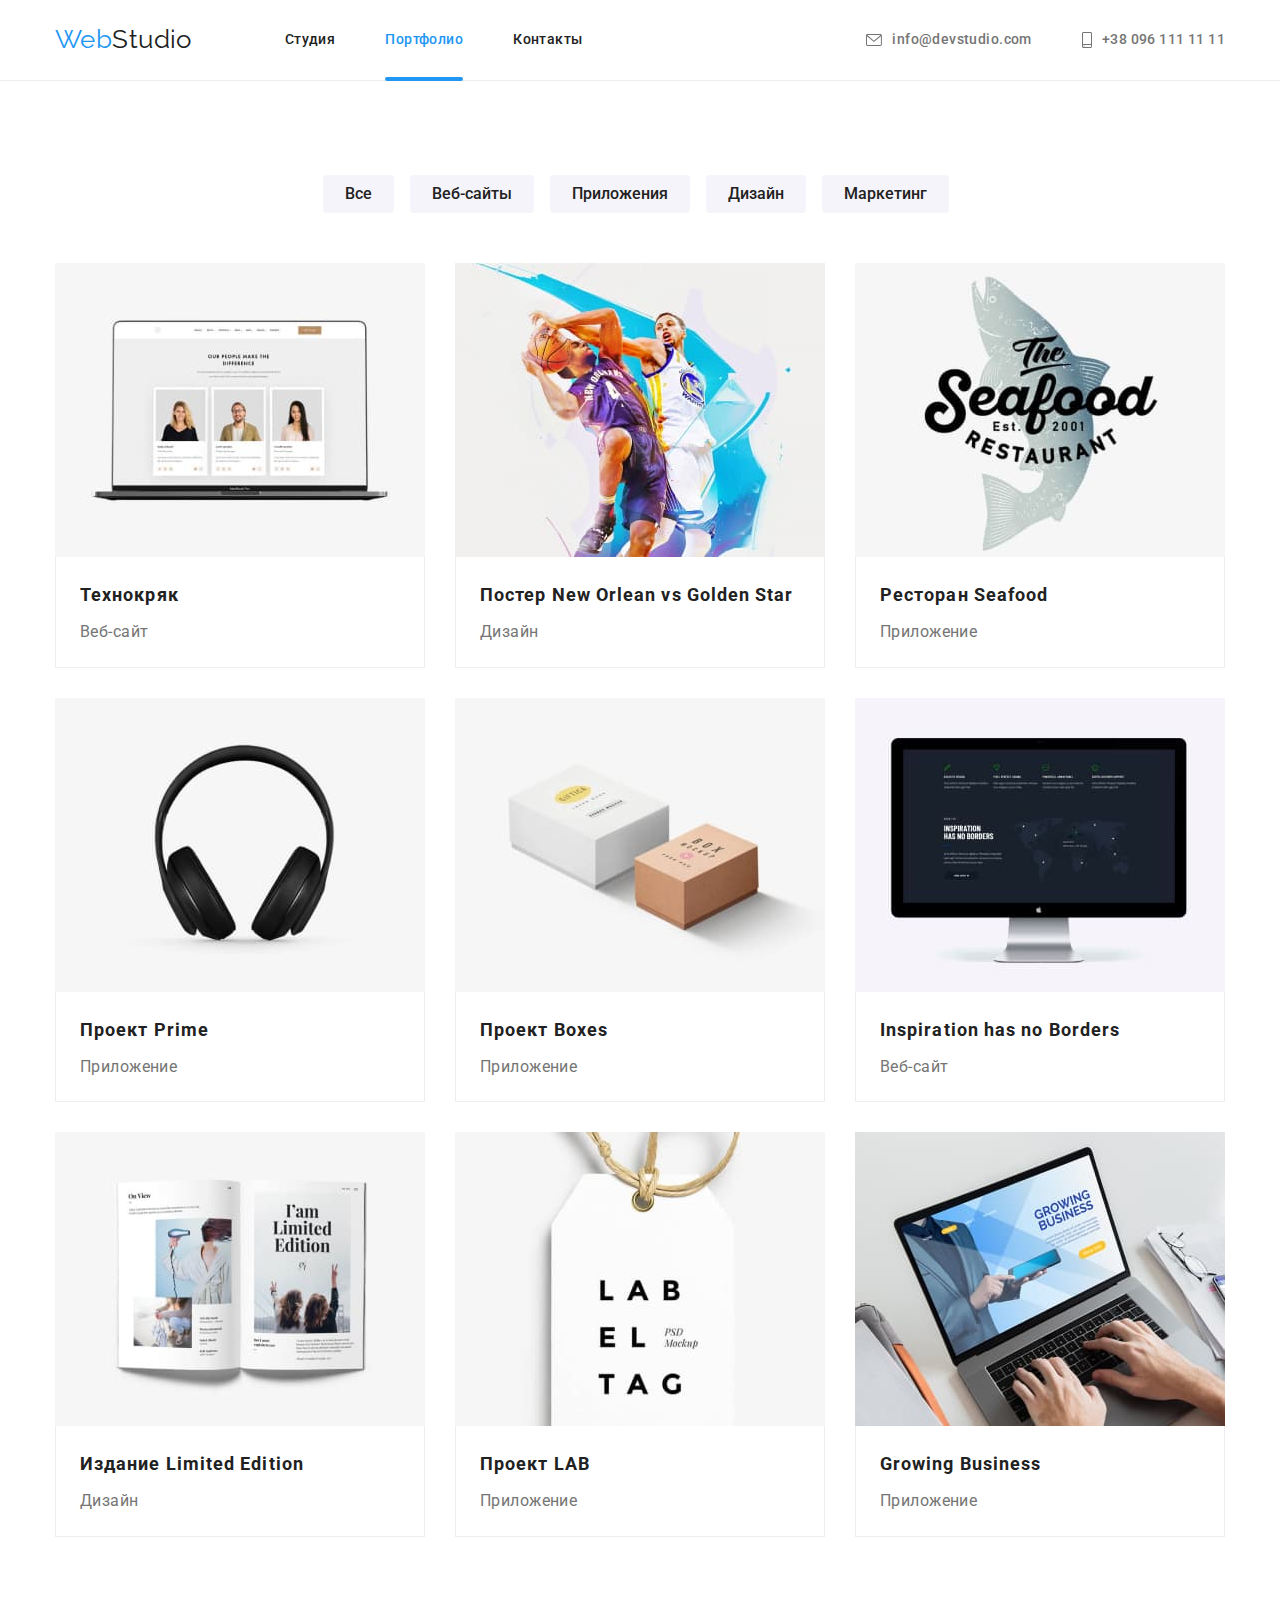
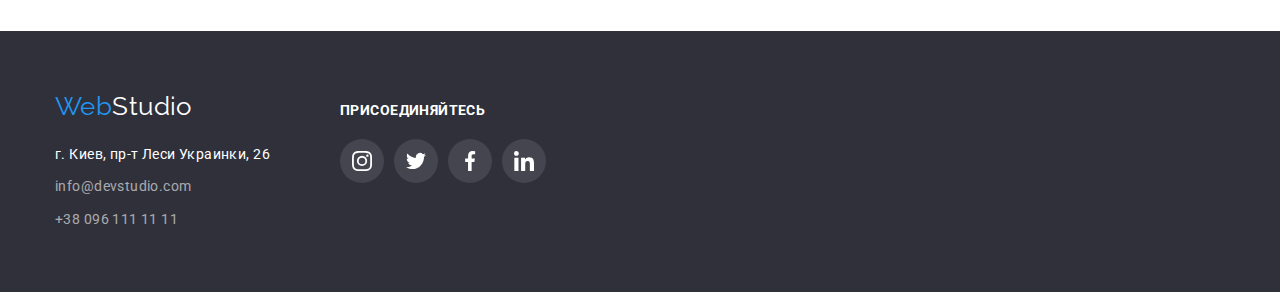
==== portfolio.html @ 374bff48 "Initial commit" ====
<!DOCTYPE html>
<html lang="ru">
<head>
    <meta charset="UTF-8">
    <meta http-equiv="X-UA-Compatible" content="IE=edge">
    <meta name="viewport" content="width=device-width, initial-scale=1.0">
    <title>Document</title>
    <link href="https://fonts.googleapis.com/css2?family=Raleway:wght@700&family=Roboto:wght@400;500;700;900&display=swap"
        rel="stylesheet">
    <link rel="stylesheet" href="https://cdnjs.cloudflare.com/ajax/libs/modern-normalize/1.1.0/modern-normalize.min.css">
    <link rel="stylesheet" href="CSS/styles.css">
</head>
<body>
    <header class="page-header">
    <div class="container main-nav">
        <nav class="header-nav">
            <a lang="en" href="./index.html" class="logo">Web<span class="studio">Studio</span></a>
            <ul class="site-nav list">
                <li class="item"><a href="./index.html" class="link">Студия</a></li>
                <li class="item"><a href="./portfolio.html" class="link current">Портфолио</a></li>
                <li class="item"><a href="" class="link">Контакты</a></li>
            </ul>
        </nav>
        <ul class="auth-nav">
            <li class="item"><a href="mailto:info@devstudio.com" class="link-connect">
                    <svg class="icon-mail" width="16" height="12">
                        <use href="./images/icons-contact.svg#icon-envelope"></use>
                    </svg>
                    info@devstudio.com</a></li>
            <li class="item"><a href="tel:+380961111111" class="link-connect">
                    <svg class="icon-phone" width="10" height="16">
                        <use href="./images/icons-contact.svg#icon-smartphone"></use>
                    </svg>
                    +38 096 111 11 11</a></li>
        </ul>
    </div>
    
    </header>
    
    <main>
        <!--Портфолио-->
        <section class="section">
            
            
            <!--Фильтр-->
           <div class="container">
            <h1 hidden>Портфолио</h1>
            <ul class="filter">
                <li class="item"> <button type="button" class="filter-button">Все</button></li>
                <li class="item"> <button type="button" class="filter-button">Веб-сайты</button></li>
                <li class="item"> <button type="button" class="filter-button">Приложения</button></li>
                <li class="item"> <button type="button" class="filter-button">Дизайн</button></li>
                <li class="item"> <button type="button" class="filter-button">Маркетинг</button></li>
            </ul>
           
            <ul class="work-list">
                <li class="work-item"><a href="./index.html" class="work-card">
                    <div class="work-overlay">
                    <img src="./images/portfolio/img1.jpg" alt="страница сайта с фото сотрудников" width="370px">
                    <p class="work-desc">Ресурс предлагает комплексные предложения с разным уровнем функционала и сервисов. 
                    Все это позволит посетителю получить исчерпывающие сведения о компании или частном лице.</p>
                    </div>
                        <div class="work-title">
                        <h2 class="work-list-title">Технокряк</h2>
                        <p class="work-list-item">Веб-сайт</p>
                    </div>
                    </a>
                </li>
                <li class="work-item"><a href="./index.html" class="work-card">
                    <div class="work-overlay">
                        <img src="./images/portfolio/img2.jpg" alt="мужчины играют в баскетбол" width="370">
                        <p class="work-desc">Ресурс предлагает комплексные предложения с разным уровнем функционала и сервисов. 
                            Все это позволит посетителю получить исчерпывающие сведения о компании или частном лице.</p>
                    </div>
                        <div class="work-title">
                        <h2 class="work-list-title">Постер New Orlean vs Golden Star</h2>
                        <p class="work-list-item">Дизайн</p>
                    </div>
                    </a>
                </li>
                <li class="work-item"><a href="./index.html" class="work-card">
                    <div class="work-overlay">
                    <img src="./images/portfolio/img3.jpg" alt="логотип ресторана" width="370">
                    <p class="work-desc">Ресурс предлагает комплексные предложения с разным уровнем функционала и сервисов. 
                        Все это позволит посетителю получить исчерпывающие сведения о компании или частном лице.</p>
                </div>
                    <div class="work-title">
                        <h2 class="work-list-title">Ресторан Seafood</h2>
                        <p class="work-list-item">Приложение</p>
                    </div>
                    </a>
                </li>
                <li class="work-item"><a href="./index.html" class="work-card">
                    <div class="work-overlay">
                    <img src="./images/portfolio/img4.jpg" alt="наушники" width="370">
                    <p class="work-desc">Ресурс предлагает комплексные предложения с разным уровнем функционала и сервисов. 
                        Все это позволит посетителю получить исчерпывающие сведения о компании или частном лице.</p>
                    </div>
                    <div class="work-title">
                        <h2 class="work-list-title">Проект Prime</h2>
                        <p class="work-list-item">Приложение</p>
                    </div>
                    </a>
                </li>
                <li class="work-item"><a href="./index.html" class="work-card">
                    <div class="work-overlay">
                    <img src="./images/portfolio/img5.jpg" alt="белая и коричневая коробочки" width="370">
                    <p class="work-desc">Ресурс предлагает комплексные предложения с разным уровнем функционала и сервисов. 
                        Все это позволит посетителю получить исчерпывающие сведения о компании или частном лице.</p>
                    </div>
                    <div class="work-title">
                        <h2 class="work-list-title">Проект Boxes</h2>
                        <p class="work-list-item">Приложение</p>
                    </div>
                    </a>
                </li>
                <li class="work-item"><a href="./index.html" class="work-card">
                    <div class="work-overlay">
                    <img src="./images/portfolio/img6.jpg" alt="страница сайта на экране монитора" width="370">
                    <p class="work-desc">Ресурс предлагает комплексные предложения с разным уровнем функционала и сервисов. 
                        Все это позволит посетителю получить исчерпывающие сведения о компании или частном лице.</p>
                    </div>
                    <div class="work-title">
                        <h2 class="work-list-title">Inspiration has no Borders</h2>
                        <p class="work-list-item">Веб-сайт</p>
                    </div>
                    </a>
                </li>
                <li class="work-item"><a href="./index.html" class="work-card">
                    <div class="work-overlay">
                    <img src="./images/portfolio/img7.jpg" alt="разворот журнала" width="370">
                    <p class="work-desc">Ресурс предлагает комплексные предложения с разным уровнем функционала и сервисов. 
                        Все это позволит посетителю получить исчерпывающие сведения о компании или частном лице.</p>
                    </div>
                    <div class="work-title">
                        <h2 class="work-list-title">Издание Limited Edition</h2>
                        <p class="work-list-item">Дизайн</p>
                    </div>
                    </a>
                </li>
                <li class="work-item"><a href="./index.html" class="work-card">
                    <div class="work-overlay">
                    <img src="./images/portfolio/img8.jpg" alt="бумажный стикер с надписью на веревке" width="370">
                    <p class="work-desc">Ресурс предлагает комплексные предложения с разным уровнем функционала и сервисов. 
                        Все это позволит посетителю получить исчерпывающие сведения о компании или частном лице.</p>
                    </div>
                    <div class="work-title">
                        <h2 class="work-list-title">Проект LAB</h2>
                        <p class="work-list-item">Приложение</p>
                    </div>
                    </a>
                </li>
                <li class="work-item"><a href="./index.html" class="work-card">
                    <div class="work-overlay">
                    <img src="./images/portfolio/img9.jpg" alt="руки печатают на клавиатуре открытого лэптопа" width="370">
                    <p class="work-desc">Ресурс предлагает комплексные предложения с разным уровнем функционала и сервисов. 
                        Все это позволит посетителю получить исчерпывающие сведения о компании или частном лице.</p>
                    </div>
                    <div class="work-title">
                        <h2 class="work-list-title">Growing Business</h2>
                        <p class="work-list-item">Приложение</p>
                    </div>
                    </a>
                </li>
            </ul>
        </div>
        </section> 
    
    </main>
    <footer class="footer">
        <!--Контакты-->
        <div class="container">
            <div class="main-contacts">
                <a lang="en" href="./index.html" class="logo-footer">Web<span class="studio-footer">Studio</span></a>
                <address>
                    <ul class="address">
                        <li class="item"><a href="https://goo.gl/maps/wL5UkcS4z9jSfZPP9" target="_blank"
                                rel="noopener noreferrer" class="address-link">г. Киев, пр-т Леси
                                Украинки, 26</a></li>
                        <li class="item"><a class="mail-link" href="mailto:info@devstudio.com">info@devstudio.com</a></li>
                        <li class="item"><a class="tel-link" href="tel:+380961111111">+38 096 111 11 11</a></li>
                    </ul>
                </address>
            </div>
            <div class="footer-soc-box">
                <h2 class="footer-soc-link-title">присоединяйтесь</h2>
                <ul class="footer-soc-link-list">
                    <li class="footer-soc-link">
                        <a class="footer-link-icon" href="" aria-lable="icon-instagram">
                            <svg class="social-link" width="20px" hight="20px">
                                <use href="./images/icons-soc.svg#icon-instagram"></use>
                            </svg>
                        </a>
                    </li>
                    <li class="footer-soc-link">
                        <a class="footer-link-icon" href="" aria-lable="icon-twitter">
                            <svg class="social-link" width="20px" height="20px">
                                <use href="./images/icons-soc.svg#icon-twitter"></use>
                            </svg>
                        </a>
                    </li>
                    <li class="footer-soc-link">
                        <a class="footer-link-icon" href="" aria-lable="icon-facebook">
                            <svg class="social-link" width="20px" height="20px">
                                <use href="./images/icons-soc.svg#icon-facebook"></use>
                            </svg>
                        </a>
                    </li>
                    <li class="footer-soc-link">
                        <a class="footer-link-icon" href="" aria-lable="icon-linkedin">
                            <svg class="social-link" width="20px" hight="20px">
                                <use href="./images/icons-soc.svg#icon-linkedin"></use>
                            </svg>
                        </a>
                    </li>
    
                </ul>
            </div>
        </div>
    </footer
 
</body>
</html>
---- CSS/styles.css ----
/* цвет основного текста #757575; */
/* вторичный цвет текста #212121; */
/* белый #FFFFFF; */
/* акцент #2196F3; */
/* вторичный цвет фона #F5F4FA; */

:root {
--main-text-color: #757575;
--secondary-text-color: #212121;
--accent-color: #2196F3;
--main-bg-color: #FFFFFF;
--header-bg-color: #FFFFFF;
--footer-bg-color: #2F303A;
--hero-text-color: #FFFFFF;
--button-text-color: #FFFFFF;
--footer-text-color: #FFFFFF;
--button-backgound-color: #F5F4FA;
--section-background-color: #F5F4FA;
--border-color: #AFB1B8;
--client-logo-color: #AFB1B8;
--soc-icon-color: #AFB1B8;

/* Animation */
--anmation: 250ms cubic-bezier(0.4, 0, 0.2, 1);


}

body {
    background-color: var(--main-bg-color);
    color: var(--main-text-color);
    font-family: Roboto, sens-serif;
    letter-spacing: 0.03em;
    font-size: 14px;
    font-style: normal;
}

/* Утилиты */
ul {
    list-style: none;
    padding: 0;
    margin: 0;
     
}

h1, h2, h3, p {
    margin: 0;
}

img {
    display: block;
    max-width: 100%;
    height: auto;
}
.link {
    text-decoration: none;
}

.visually-hidden {
    position: absolute;
    width: 1px;
    height: 1px;
    margin: -1px;
    padding: 0;
    overflow: hidden;
    border: 0;
    clip: rect(0 0 0 0);
}
/* Header */
.page-header {
    
    background-color: var(--header-bg-color);
    border-bottom: 1px solid #EEEEEE;
        
}

.container {
    
    width: 1200px;
    margin-left: auto;
    margin-right: auto;
    padding-left: 15px;
    padding-right: 15px;
    
}
.logo {
    margin-left: 0;
    
    color: var(--accent-color);
    font-family: Raleway, sens-serif;
    text-decoration: none;
    font-size: 26px;
    line-height: 1.2;    
    
}
.studio {
    color: var(--secondary-text-color);
    font-family: Raleway, sens-serif;
    text-decoration: none;
    font-size: 26px;
    line-height: 1.2;
    
}

/* site nav */
.main-nav {
    display: flex;
    align-items: center;
        
}
.header-nav {
    display: flex;
    align-items: center;
}
.site-nav {
    display: flex;
    margin-left: 93px;
}

.site-nav .item {
    position: relative;
}


.site-nav .item:not(:last-child) {
    margin-right: 50px;
}
.site-nav .link {
    display: block;
    padding-top: 32px;
    padding-bottom: 32px;   
         
    color: var(--secondary-text-color);
    line-height: 1.14;
    font-weight: 500;

    transition: color var(--anmation)
}

.site-nav .link:hover,
.site-nav .link:focus {
    color: var(--accent-color);
}

.item .current {
    color: var(--accent-color);
}

.current::after {
   position: absolute;
   display: block;
   content: "";
   left: 0;
   height: 4px;
   border-radius: 2px;
   width: 100%;
   bottom: -1px;
   background-color: var(--accent-color);

}

.auth-nav {
    display: flex;
    margin-left: auto;
    align-items: center;
    justify-content: center;

}

.auth-nav .item + .item {
    margin-left: 50px;    
}
.link-connect {
    display: flex;
    align-items: center;
    padding-top: 32px;
    padding-bottom: 32px;
    
    text-decoration: none;
    color: var(--main-text-color);
    line-height: 1.14;
    font-weight: 500;  
    
    transition: color var(--anmation)

}

.link-connect:hover
 {
    color: var(--accent-color);
}

.icon-mail,
.icon-phone
{
    margin-right: 10px;
    fill: currentColor;
}

/* Hero */
.hero {
    background-color: #2F303A;
    padding-top: 200px;
    padding-bottom: 200px;
    margin-left: auto;
    margin-right: auto;
    max-width: 1600px;
    height: 600px;
    background-image: linear-gradient(rgba(47, 48, 58, 0.4), rgba(47, 48, 58, 0.4)),
    url('../images/Img.jpg');
    background-size: cover;
    background-position: center;
    background-repeat: no-repeat;
    
    background-color: #2F303A;
    text-align: center;
  
}

.hero-title {

    max-width: 696px;
    margin: 0 auto;
    
    color: var(--hero-text-color);
    font-weight: 900;
    font-size: 44px;
    letter-spacing: 0.06em;
    line-height: 1.36;
             
    text-transform: uppercase;
}
.hero-button {
    margin-top: 30px;
    padding: 10px 32px;

    cursor: pointer;
    border: none;
    border-radius: 4px;
    
    color: var(--button-text-color);
    background-color: var(--accent-color);
    font-family: Roboto, sens-serif;
    font-size: 16px;
    font-style: normal;
    font-weight: 700;
    letter-spacing: 0.06em;
    line-height: 1.87;
    align-items: center;
    text-align: center;

    transition: background-color var(--anmation), box-shadow var(--anmation);
        
}
.hero-button:hover,
.hero-button:focus {
    background-color: #188CE8;
    box-shadow: 0px 4px 4px rgba(0, 0, 0, 0.15);

}
/* Backdrop + modal*/
.backdrop {
    position: fixed;
    width: 100%;
    height: 100%;
    z-index: 1;
    top: 0px;
    left: 0;  
    
    background-color: rgba(0, 0, 0, 0.2);
    
    opacity: 1;
    transition: opacity 250ms cubic-bezier(0.4, 0, 0.2, 1);

}

.backdrop.is-hidden {
  opacity: 0;
  pointer-events: none;

}

.backdrop.is-hidden .modal {
    transform: translate(-50%, -50%) scale(0.9);
}

.modal {
    position: absolute;
    top: 50%;
    left: 50%;
    
    width: 528px;
    height: 581px;
    border-radius: 4px;       
    background-color: var(--main-bg-color);
    
    transform: translate(-50%, -50%) scale(0.9);
    transition: translate 250ms, cubic-bezier(0.4, 0, 0.2, 1);

}

.button-close {
    position: absolute;
    top: 0;
    right: 0;
    transform: translate(-8px, 8px);

    display: flex;
    align-items: center;
    justify-content: center;
    width: 30px;
    height: 30px;

    border-radius: 50%;
    border: 1px solid rgba(0, 0, 0, 0.1);
    background-color: var(--main-bg-color);
    
    
}

.button-close:hover {
    fill: var(--accent-color);
}

/* Section */
.section {
    padding-top: 94px;
    padding-bottom: 94px;
}

.section-title {
    margin-bottom: 50px;

    color: var(--secondary-text-color);
    font-size: 36px;
    line-height: 1.16;
    text-align: center;
    
}

/* Features */
.features-list {
    display: flex;
    justify-content: center;
    

        
}
.features-list .item::before

{   display: flex;
    content: "";
    height: 120px;
    margin-right: 30px;
    
    background-repeat: no-repeat;
    background-position: center;
    background-color: var(--button-backgound-color);
    border-radius: 4px;
      
}
.features-list .item:nth-child(4n) {
    margin-right: 0;

}

.icon-antenna::before {
    background-image: url("../images/icons.svg/antenna\ 1.svg");
}

.icon-clock::before {
    background-image: url('../images/icons.svg/clock\ 1.svg');
}

.icon-diagram::before {
    background-image: url("../images/icons.svg/diagram\ 1.svg");
}

.icon-astronaut::before {
    background-image: url('../images/icons.svg/astronaut\ 1.svg');
}

.features-list .title
{   margin-top: 30px;
    margin-bottom: 10px;

    color: var(--secondary-text-color);
    font-size: 14px;
    line-height: 1.14;
    text-transform: uppercase;
    
}

.features-text {
    color: var(--main-text-color);
    line-height: 1.7;  
    width: 270px;

}
    
/* Skills */

.activities {
    padding-top: 0;
    
}

.skills .item {
    position: relative;
  
}

.name-card {
    position: absolute;
    display: flex;
    justify-content: center;
    align-items: center;

    bottom: 0;     
    
    width: 100%;
    height: 70px;
    
    background-color: rgba(47, 48, 58, 0.8);
    

    font-weight: 700;
    font-size: 14px;
    line-height: 1.14;
    text-align:center;
    letter-spacing: 0.03em;
    text-transform: uppercase;
    color: var(--button-text-color)     
   
    
}
.skills {
    display: flex;
    padding-inline-start: unset;
}

.skills .item {
    width: 370px;
    margin-right: 30px;
}

.skills .item:nth-child(3n) {
    margin-right: 0;
}
   
/* Team */

.team {
    background-color: var(--section-background-color);
}

.team-list {
    display: flex;
    padding-inline-start: unset;
}

.team-list .item {
    
    width: 270px;
    margin-right: 30px;
    text-align: center;

    background-color: var(--main-bg-color);
    border-radius: 4px;
    box-shadow: 0px 1px 3px rgba(0, 0, 0, 0.12),
        0px 1px 1px rgba(0, 0, 0, 0.14),
        0px 2px 1px rgba(0, 0, 0, 0.2);
}

.team-list .item:nth-child(4n) {
    margin-right: 0;
}

.team-list .title {
    margin-top: 30px;
    margin-bottom: 0;
    
    color: var(--secondary-text-color);
    font-weight: 500;
    font-size: 16px;
    line-height: 1.18;
    
}

.position {
    margin-top: 10px;
      
    color: var(--main-text-color);
    font-size: 16px;
    line-height: 1.18;      
    
}
.team-soclinks {
    display: flex;
    justify-content: center;
    margin-top: 16px;
    margin-bottom: 30px;
}

.soc-link {
    display: flex;
    justify-content: center;
    align-items: center;
    width: 44px;
    height: 44px;
    justify-content: center;
    border: 0;
    border-radius: 50%;
    margin-right: 10px;
    color: var(--soc-icon-color);

    transition: color var(--anmation), background-color var(--anmation);
}
.soc-link:hover,
.soc-link:focus {
    color: #FFFFFF;
    background-color: var(--accent-color);
    
}

.soc-icon {
    fill: currentColor;
    
}


/* Clients */
.clients {
    background-color: var(--main-bg-color);
}
.client-list {
    display: flex;
}

.client-item:nth-child(6) {
    margin-right: 0;
}

.client-item {
    margin-right: 30px;
   
}

.client-link {
    display: flex;
    align-items: center;
    justify-content: center;
     
    width: 170px;
    height: 92px;    
    
    cursor: pointer;
    color: var(--client-logo-color);
    background-color: var(--main-bg-color);
    border-radius: 4px;
    border: 1px solid var(--border-color);

    transition: color var(--anmation), border-color var(--anmation);
}

.client-link:hover,
.client-link:focus {
    color: var(--accent-color);
    border: 1px solid var(--accent-color);
    

}

.client-icon {
    width: 106px;
    height: 60px;
    fill: currentColor
    
}


/* Portfolio */

.filter {
    display: flex;
    align-items: center;
    justify-content: center;
    margin-bottom: 50px;
    
}

.work-list {
    display: flex;
    flex-wrap: wrap;
    padding-inline-start: unset;
    
}

.work-item {
    position: relative;
    width: 370px;
    margin-right: 30px;
    margin-bottom: 30px;        

    color: var(--main-text-color);
    font-size: 16px;
    line-height: 1.18;
    
    
}


.work-item:nth-child(3n) {
    margin-right: 0;
}

.work-item:nth-last-child(-n + 3) {
    margin-bottom: 0;
}


.work-card {
    display: inline-block;
    text-decoration: none;   

    transition: box-shadow var(--anmation);
   
}

.work-card:hover,
.work-card:focus {
    box-shadow: 0px 4px 4px rgba(0, 0, 0, 0.25), 0px 4px 4px rgba(0, 0, 0, 0.25);
}

.work-overlay {
    position: relative;
    overflow: hidden;

}

.work-desc {
    
    position: absolute;
    top: 0;
    left: 0;
    
    transform: translateY(101%);

    padding: 63px 24px;
    display: flex;
    justify-content: center;
    align-items: center;
   
    width: 100%;
    height: 100%;
    top: 0;
    bottom: 0;
    background-color: rgba(33, 150, 243, 0.9); 
    transition: transform var(--anmation);

}

.work-item:hover .work-desc {
    transform: translate(0);
    
}

.work-desc {
            
    font-weight: 400;
    font-style: normal;
    font-size: 18px;
    line-height: 1.6;
    letter-spacing: 0.03em;
    color: var(--button-text-color);


}
.work-title {
    padding: 20px 24px 20px 24px;
    border-right: 1px solid #EEEEEE;
    border-bottom: 1px solid #EEEEEE;
    border-left: 1px solid #EEEEEE;

}
.work-list-title {
    
    color: var(--secondary-text-color);
    font-size: 18px;
    line-height: 2;
    letter-spacing: 0.06em;
    text-decoration: none;
    
}

.work-list-item {
    margin-top: 4px;
    color: var(--main-text-color);
    font-size: 16px;
    line-height: 1.87;
}

.filter-button {
    margin-right: 8px;
    display: inline-block;
    padding: 6px 22px;

    cursor: pointer;
    border: none;
    background-color: var(--button-backgound-color);
    border-radius: 4px;
    
    color: var(--secondary-text-color);
    
    font-family: Roboto, sens-serif;
    font-style: normal;
    font-weight: 500;
    font-size: 16px;
    line-height: 1.6;
    text-align: center; 
    
    transition: color var(--anmation), background-color var(--anmation), box-shadow var(--anmation);
}



.filter .item:not(:last-child) {
    margin-right: 8px;
}

.filter-button:hover,
.filter-button:focus {
    background-color: var(--accent-color);
    color: var(--button-text-color);
    box-shadow: 0px 4px 4px rgba(0, 0, 0, 0.25), 
    0px 4px 4px rgba(0, 0, 0, 0.25),
    0px 4px 4px rgba(0, 0, 0, 0.25);
    
}

/* Footer */
.footer {
    background-color: var(--footer-bg-color);
    padding: 60px 0;
    
}

.footer .container {
    display: flex;
    align-items: baseline;
}
.main-contacts {
    display: inline-block;      
      
}

.logo-footer {
    margin-left: 0;
    margin-top: 60px;
    margin-bottom: 20px;
    

    color: var(--accent-color);
    font-family: Raleway, sens-serif;
    text-decoration: none;
    font-size: 26px;
    line-height: 1.2;
    
}

.studio-footer {
    color: var(--footer-text-color);
    font-family: Raleway, sens-serif;
    text-decoration: none;
    font-size: 26px;
    line-height: 1.2;
    
}

.address {
    
    margin-top: 20px;
    padding-inline-start: unset;
}

.address .item:not(:last-child) {
    margin-bottom: 9px;
}
.address-link {
    

    text-decoration: none;
    color: var(--footer-text-color);
    font-family: Roboto;
    font-weight: 400;
    font-style: normal;
    font-size: 14px;
    line-height: 1.7;          
    letter-spacing: 0.03em;
}
.mail-link {
    

    text-decoration: none;
    color: rgba(255, 255, 255, 0.6);
    font-family: Roboto;
    font-weight: 400;
    font-style: normal;
    font-size: 14px;
    line-height: 1.7;
    letter-spacing: 0.03em;
}

.tel-link {
    text-decoration: none;
    color: rgba(255, 255, 255, 0.6);
    font-family: Roboto;
    font-weight: 400;
    font-style: normal;
    font-size: 14px;
    line-height: 1.7;
}

.footer-soc-box {
    display: inline-block;
    margin-left: 70px;  
    
}

.footer-soc-link-title {
    color: var(--main-bg-color);
    font-size: 14px;
    font-weight: 700;
    line-height: 1.14;
    letter-spacing: 0.03em;
    text-transform: uppercase;
    margin-bottom: 20px;
}

.footer-soc-link-list {
    display: flex;
    width: 206px;
    height: 44px;
    align-items: center;
    padding: 0;
    justify-content: center;
}

.footer-link-icon {
    display: flex;
    align-items: center;
    justify-content: center;
    width: 44px;
    height: 44px;
    fill: var(--main-bg-color);
    border-radius: 50%;
    color: var(--accent-color);
    background-color: rgba(255, 255, 255, 0.1);

    transition: background-color var(--anmation);

}
.footer-soc-link:not(:last-child) {
    margin-right: 10px;    
}

.footer-link-icon:hover,
.footer-link-icon:focus {
    background-color: var(--accent-color);
   
}

.social-link {
    color: currentColor;
}
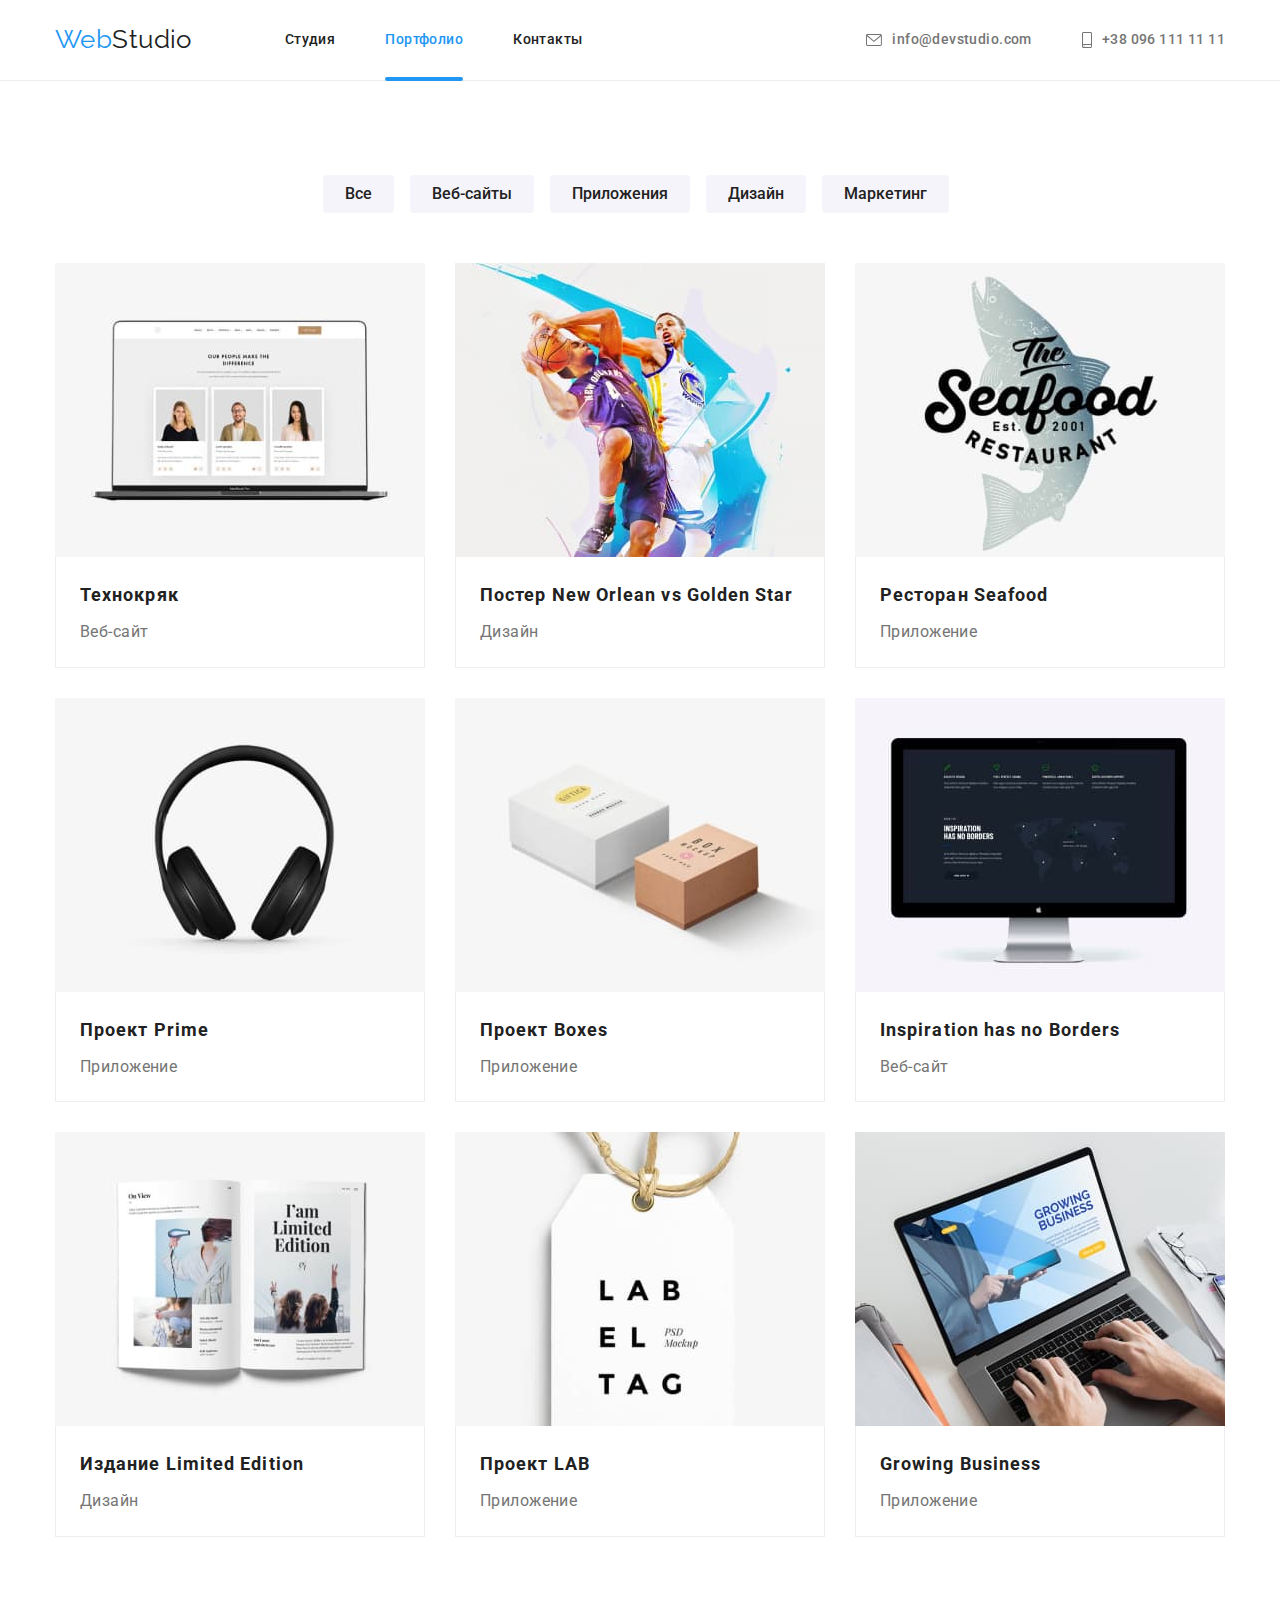
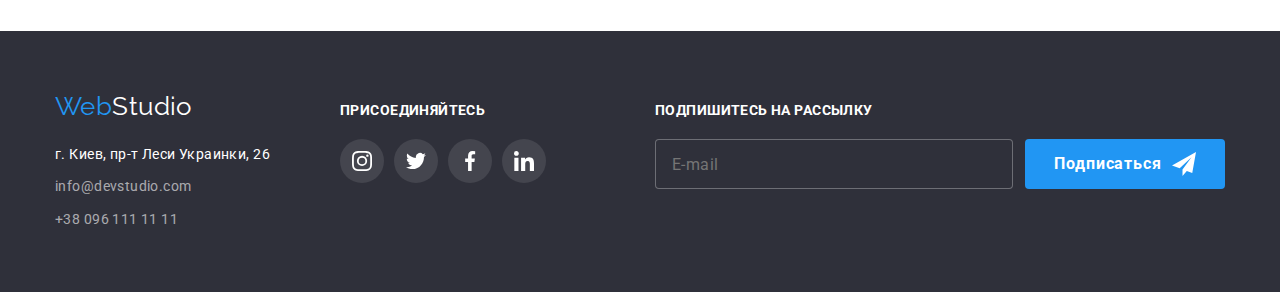
==== commit 10c54ee2: "Update hw6" ====
--- a/portfolio.html
+++ b/portfolio.html
@@ -56,7 +56,7 @@
             <ul class="work-list">
                 <li class="work-item"><a href="./index.html" class="work-card">
                     <div class="work-overlay">
-                    <img src="./images/portfolio/img1.jpg" alt="страница сайта с фото сотрудников" width="370px">
+                    <img src="./images/portfolio/img1.jpg" alt="страница сайта с фото сотрудников" width="370">
                     <p class="work-desc">Ресурс предлагает комплексные предложения с разным уровнем функционала и сервисов. 
                     Все это позволит посетителю получить исчерпывающие сведения о компании или частном лице.</p>
                     </div>
@@ -168,56 +168,70 @@
     
     </main>
     <footer class="footer">
-        <!--Контакты-->
+        <!--Контакты-->    
         <div class="container">
-            <div class="main-contacts">
-                <a lang="en" href="./index.html" class="logo-footer">Web<span class="studio-footer">Studio</span></a>
-                <address>
-                    <ul class="address">
-                        <li class="item"><a href="https://goo.gl/maps/wL5UkcS4z9jSfZPP9" target="_blank"
-                                rel="noopener noreferrer" class="address-link">г. Киев, пр-т Леси
-                                Украинки, 26</a></li>
-                        <li class="item"><a class="mail-link" href="mailto:info@devstudio.com">info@devstudio.com</a></li>
-                        <li class="item"><a class="tel-link" href="tel:+380961111111">+38 096 111 11 11</a></li>
-                    </ul>
-                </address>
-            </div>
-            <div class="footer-soc-box">
-                <h2 class="footer-soc-link-title">присоединяйтесь</h2>
-                <ul class="footer-soc-link-list">
-                    <li class="footer-soc-link">
-                        <a class="footer-link-icon" href="" aria-lable="icon-instagram">
-                            <svg class="social-link" width="20px" hight="20px">
-                                <use href="./images/icons-soc.svg#icon-instagram"></use>
-                            </svg>
-                        </a>
-                    </li>
-                    <li class="footer-soc-link">
-                        <a class="footer-link-icon" href="" aria-lable="icon-twitter">
-                            <svg class="social-link" width="20px" height="20px">
-                                <use href="./images/icons-soc.svg#icon-twitter"></use>
-                            </svg>
-                        </a>
-                    </li>
-                    <li class="footer-soc-link">
-                        <a class="footer-link-icon" href="" aria-lable="icon-facebook">
-                            <svg class="social-link" width="20px" height="20px">
-                                <use href="./images/icons-soc.svg#icon-facebook"></use>
-                            </svg>
-                        </a>
-                    </li>
-                    <li class="footer-soc-link">
-                        <a class="footer-link-icon" href="" aria-lable="icon-linkedin">
-                            <svg class="social-link" width="20px" hight="20px">
-                                <use href="./images/icons-soc.svg#icon-linkedin"></use>
-                            </svg>
-                        </a>
-                    </li>
-    
+            <div class="main-contacts">                       
+            <a lang="en" href="./index.html" class="logo-footer">Web<span class="studio-footer">Studio</span></a>
+            <address>
+                <ul class="address">
+                    <li class="item"><a href="https://goo.gl/maps/wL5UkcS4z9jSfZPP9" target="_blank" rel="noopener noreferrer"
+                            class="address-link">г. Киев, пр-т Леси
+                            Украинки, 26</a></li>
+                    <li class="item"><a class="mail-link" href="mailto:info@devstudio.com">info@devstudio.com</a></li>
+                    <li class="item"><a class="tel-link" href="tel:+380961111111">+38 096 111 11 11</a></li>
                 </ul>
-            </div>
-        </div>
-    </footer
+            </address>
+        </div>
+        <div class="footer-soc-box">
+        <p class="footer-soc-link-title">присоединяйтесь</p>
+        <ul class="footer-soc-link-list">
+            <li class="footer-soc-link">
+                <a class="footer-link-icon" href="https://www.instagram.com/">
+                <svg class="social-link" width="20px" height="20px">
+                    <use href="./images/icons-soc.svg#icon-instagram"></use>
+                </svg>
+                </a>
+            </li>
+            <li class="footer-soc-link">
+                <a class="footer-link-icon" href="https://twitter.com/">
+                <svg class="social-link" width="20px" height="20px">
+                    <use href="./images/icons-soc.svg#icon-twitter"></use>
+                </svg>
+                </a>
+            </li>
+            <li class="footer-soc-link">
+                <a class="footer-link-icon" href="https://uk-ua.facebook.com/">
+                    <svg class="social-link" width="20px" height="20px">
+                        <use href="./images/icons-soc.svg#icon-facebook"></use>
+                    </svg>
+                </a>
+            </li>
+            <li class="footer-soc-link">
+                <a class="footer-link-icon" href="https://ua.linkedin.com/" >
+                    <svg class="social-link" width="20px" height="20px">
+                        <use href="./images/icons-soc.svg#icon-linkedin"></use>
+                    </svg>
+                </a>
+            </li>
+        </ul>
+        </div>
+        <div class="footer-subscribe">
+            <p class="footer-subscribe-title">Подпишитесь на рассылку</p>
+            <form class="footer-subscribe-box">
+              <input  class="footer-email" type="email" name="email" id="user-email" placeholder="E-mail"/>
+              <button class="footer-subscribe-btn" type="submit">Подписаться
+                  <svg class="icon-subscribe" width="24px" height="24px">
+                      <use href="./images/icons-all.svg#icon-send"></use>
+                  </svg>
+              </button>
+            </form>
+  
+        
+            
+
+        </div>
+        </div>
+    </footer>
  
 </body>
 </html>--- a/CSS/styles.css
+++ b/CSS/styles.css
@@ -57,14 +57,17 @@
 }
 
 .visually-hidden {
-    position: absolute;
-    width: 1px;
-    height: 1px;
-    margin: -1px;
-    padding: 0;
-    overflow: hidden;
-    border: 0;
-    clip: rect(0 0 0 0);
+  position: absolute;
+  width: 1px;
+  height: 1px;
+  margin: -1px;
+  border: 0;
+  padding: 0;
+  
+  white-space: nowrap;
+  clip-path: inset(100%);
+  clip: rect(0 0 0 0);
+  overflow: hidden;
 }
 /* Header */
 .page-header {
@@ -285,17 +288,200 @@
 }
 
 .modal {
+    
+    padding: 40px;
     position: absolute;
     top: 50%;
     left: 50%;
-    
-    width: 528px;
-    height: 581px;
+
+    display: block;
+           
+    min-width: 528px;
+    min-height: 581px;
     border-radius: 4px;       
     background-color: var(--main-bg-color);
     
     transform: translate(-50%, -50%) scale(0.9);
     transition: translate 250ms, cubic-bezier(0.4, 0, 0.2, 1);
+
+}
+
+.modal-title {
+    margin-bottom: 12px;
+    font-weight: 700;
+    font-size: 20px;
+    line-height: 1.15;
+    text-align: center;
+    letter-spacing: 0.03em;
+    color: var(--secondary-text-color);
+
+}
+
+.modal-form {
+    display: block;
+}
+
+
+.modal-lable {
+    display: flex;
+    flex-direction: column;
+    margin-bottom: 10px;
+    font-weight: 400;
+    font-size: 12px;
+    line-height: 1.16;
+    letter-spacing: 0.01em;
+    color: var(--main-text-color);
+    
+}
+
+.modal-lable:nth-child(4n) {
+    margin-bottom: 0;
+
+}
+.form-input {
+    position: relative;
+    margin-bottom: 10px;
+    
+}
+
+
+.modal-input {
+    width: 100%;
+    min-height: 40px;
+    margin-top: 4px;
+    padding: 0;
+
+    border: 1px solid rgba(33, 33, 33, 0.2);
+    border-radius: 4px;
+    outline: transparent;
+    transition: border-color var(--anmation);
+    padding-left: 42px;
+}
+
+.modal-input:focus {
+    border-color: var(--accent-color);
+}
+
+.modal-input:focus ~ .modal-icon {
+    fill: var(--accent-color);
+   
+    
+}
+
+.modal-icon {
+    position: absolute;
+    top: 15px;
+    left: 12px;
+    
+    fill: var(--secondary-text-color)
+
+}
+
+
+.modal-textarea {
+    width: 100%;
+    min-height: 120px;
+    resize: none;
+    margin-top: 4px;
+    margin-bottom: 20px;
+    padding: 12px 16px;
+    border: 1px solid rgba(33, 33, 33, 0.2);
+    border-radius: 4px;
+    outline: transparent;
+    font-size: 14px;
+    line-height: 1.14;
+    letter-spacing: 0.01em;
+    color: rgba(117, 117, 117, 0.5);
+    transition: color var(--anmation), border-color var(--anmation);
+}
+
+.modal-textarea:focus {
+    border-color: var(--accent-color);
+}
+
+
+.modal-checkbox {
+    
+    margin-left: 25px;
+    font-weight: 400;
+    font-size: 14px;
+    line-height: 1.7;
+    letter-spacing: 0.03em;
+    color: var(--main-text-color);
+}
+
+.check-link {
+    font-weight: 400;
+    font-size: 14px;
+    line-height: 1.7;
+    letter-spacing: 0.03em;
+    text-decoration-line: underline;
+    color: var(--accent-color);
+
+}
+
+.checkbox {
+    appearance: none;
+       
+}
+
+.checkbox-icon {
+  position: absolute;
+  display: flex;
+  align-items: center;
+  justify-content: center;
+  bottom: 125px;
+  left: 45px;
+  border-radius: 4px;
+  border: 2px solid var(--secondary-text-color);
+  width: 16px;
+  height: 15px;
+  
+}
+
+.checkbox:checked + .checkbox-icon {
+    background-color: var(--accent-color);
+    border: none;
+    width: 16px;
+    height: 15px;
+}
+
+.check-link {
+    margin-left: 5px;
+}
+
+
+.check-title {
+    display: inline-block;
+
+}
+
+.modal-button {
+    display: flex;
+    align-items: center;
+    justify-content: center;
+    margin-left: auto;
+    margin-right: auto;
+    
+    margin-top: 30px; 
+    
+    padding: 10px 55px;
+    width: 200px;
+    height: 50px;
+       
+    background-color: var(--accent-color);
+    color: var(--button-text-color);
+    
+    font-size: 16px;
+    font-style: normal;
+    font-weight: 700;
+    letter-spacing: 0.06em;
+    line-height: 1.87;
+    
+    border-radius: 4px;
+    box-shadow: 0px 4px 4px rgba(0, 0, 0, 0.15);
+    border: none;
+    cursor: pointer;
 
 }
 
@@ -315,7 +501,7 @@
     border: 1px solid rgba(0, 0, 0, 0.1);
     background-color: var(--main-bg-color);
     
-    
+    transition: backgraund-color var(--anmation)
 }
 
 .button-close:hover {
@@ -872,4 +1058,68 @@
 
 .social-link {
     color: currentColor;
-}+}
+
+.footer-subscribe {
+    display: block;
+    margin-left: auto;
+    
+}
+
+.footer-subscribe-box {
+    display: flex;
+}
+
+.footer-subscribe-title {
+    color: var(--main-bg-color);
+    font-size: 14px;
+    font-weight: 700;
+    line-height: 1.14;
+    letter-spacing: 0.03em;
+    text-transform: uppercase;
+    margin-bottom: 20px;
+}
+
+.footer-email {
+    display: flex;
+    width: 358px;
+    height: 50px;
+    padding-left: 16px;
+    background-color: var(--footer-bg-color);
+    border: 1px solid rgba(255, 255, 255, 0.3);
+    border-radius: 4px;
+    color: rgba(255, 255, 255, 0.6);
+    font-size: 16px;
+    line-height: 1.25;
+    letter-spacing: 0.03em;
+    
+}
+
+.footer-subscribe-btn {
+    display: flex;
+    width: 200px;
+    height: 50px;
+    align-items: center;
+    justify-content: center;
+    margin-left: 12px;
+    background-color: var(--accent-color);
+    color: var(--button-text-color);
+    font-family: Roboto, sens-serif;
+    font-size: 16px;
+    font-style: normal;
+    font-weight: 700;
+    letter-spacing: 0.06em;
+    line-height: 1.87;
+    
+    border-radius: 4px;
+    border: none;
+
+    transition: backgraund-color var(--anmation);
+
+}
+
+.icon-subscribe {
+    fill: #FFFFFF;
+    margin-left: 10px;
+}
+
